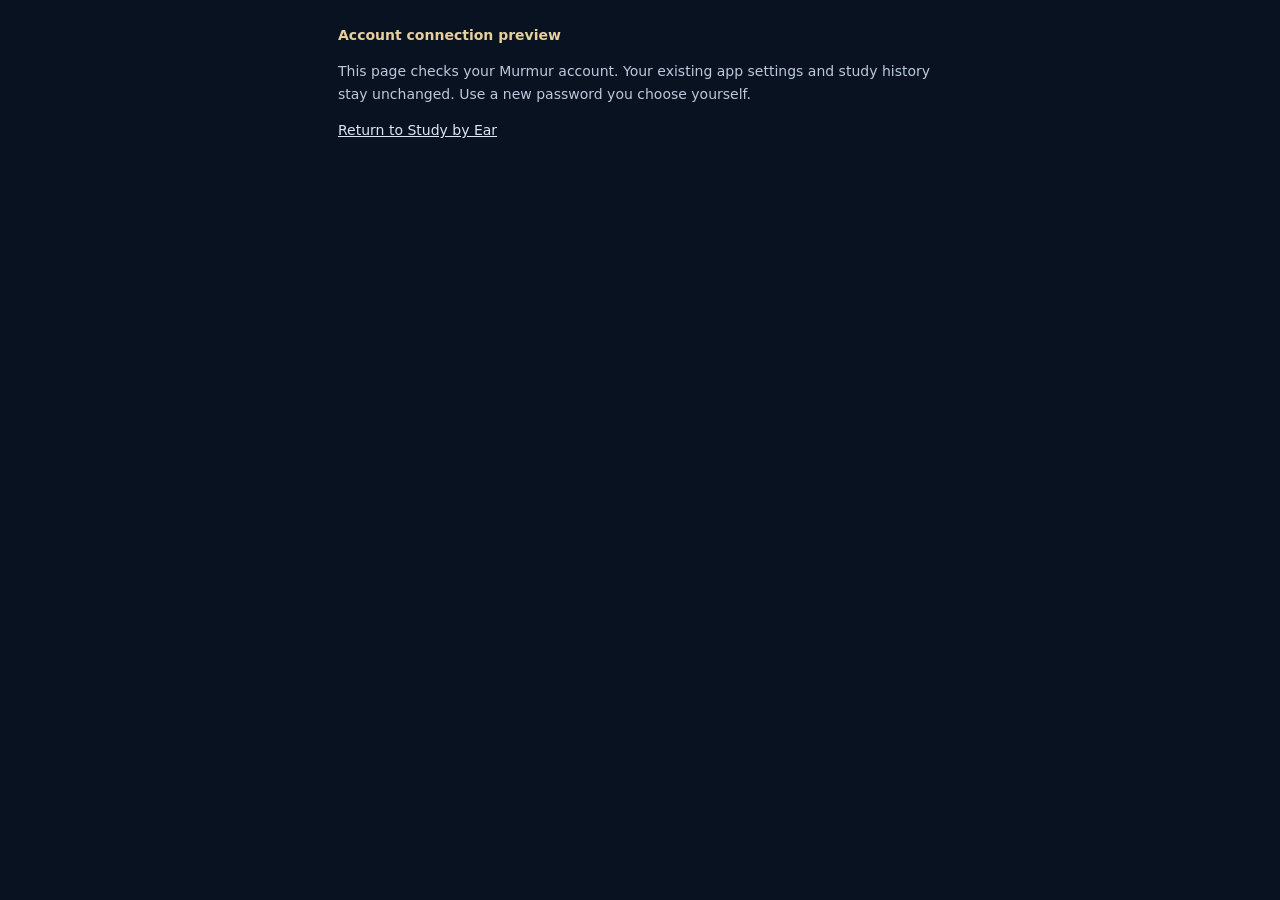
==== docs/account-preview.html @ 837d6f2e "Add isolated Murmur account verification preview Host the protected email account test surface and p" ====
<!doctype html>
<html lang="en"><head><meta charset="utf-8">
<meta name="viewport" content="width=device-width,initial-scale=1">
<meta name="robots" content="noindex,nofollow">
<title>Murmur · Account connection preview</title>
<style>.murmur-account{--ma-accent:#e1b970;--ma-text:#edf1f8;--ma-muted:#aab9ce;--ma-line:#ffffff1e;box-sizing:border-box;color:var(--ma-text);font:15px/1.55 system-ui,-apple-system,sans-serif;max-width:620px;margin:auto;padding:clamp(18px,4vw,34px);background:#101b2d;border:1px solid var(--ma-line);border-radius:22px;overflow-wrap:anywhere}
.murmur-account *{box-sizing:border-box}.murmur-account .ma-eyebrow{font-size:11px;letter-spacing:.16em;font-weight:750;color:var(--ma-accent);margin:0 0 12px}.murmur-account .ma-title{font-size:clamp(27px,5vw,38px);line-height:1.15;letter-spacing:-.035em;margin:0 0 16px;color:var(--ma-text)}.murmur-account .ma-intro{font-size:16px;color:var(--ma-muted);margin:0 0 22px}.murmur-account .ma-status{padding:12px 14px;background:#ffffff07;border-radius:12px;border:1px solid var(--ma-line);font-size:13px;min-height:46px}
.murmur-account .ma-tabs,.murmur-account .ma-actions{display:flex;gap:8px;flex-wrap:wrap;margin:18px 0}.murmur-account .ma-tabs{border-bottom:1px solid var(--ma-line);padding-bottom:12px}.murmur-account .ma-button{min-height:44px;padding:11px 17px;font:inherit;font-size:14px;font-weight:650;border:1px solid #ffffff27;border-radius:11px;color:var(--ma-text);background:#1d2b41;cursor:pointer;white-space:normal;max-width:100%;height:auto;box-shadow:none}.murmur-account .ma-button:hover{background:#283953}.murmur-account .ma-button.ma-primary,.murmur-account .ma-button[aria-pressed=true]{background:var(--ma-accent);color:#152039;border-color:transparent}.murmur-account .ma-button:disabled{opacity:.55;cursor:wait}.murmur-account :is(button,input,summary):focus-visible{outline:3px solid #93c6f3;outline-offset:3px}
.murmur-account .ma-field{display:grid;gap:7px;font-size:13px;font-weight:650;margin:16px 0}.murmur-account input:not([type=checkbox]){width:100%;min-width:0;padding:12px 14px;min-height:48px;border:1px solid #ffffff30;border-radius:11px;background:#0b1424;color:var(--ma-text);font:inherit;font-size:16px}.murmur-account .ma-check{display:flex;align-items:center;gap:9px;font-size:13px;margin-top:18px}.murmur-account input[type=checkbox]{width:20px;height:20px;flex:0 0 20px;accent-color:var(--ma-accent)}.murmur-account .ma-note{font-size:12px;color:var(--ma-muted);margin:10px 0 18px}.murmur-account .ma-form>.ma-button{margin:0 8px 10px 0}.murmur-account .ma-details{margin-top:26px;padding-top:16px;border-top:1px solid var(--ma-line);font-size:13px;color:var(--ma-muted)}.murmur-account summary{cursor:pointer;min-height:34px;font-weight:650;color:var(--ma-text)}.murmur-account .ma-credit{font-size:11px;letter-spacing:.04em;color:var(--ma-muted);margin-top:28px;opacity:.8}.murmur-account .ma-profile{display:flex;justify-content:space-between;align-items:center;gap:12px;flex-wrap:wrap;margin:20px 0}.murmur-account .ma-badge{font-size:11px;border:1px solid #8dceb850;color:#acdfcd;padding:4px 8px;border-radius:100px}.murmur-account .ma-verification{padding:6px 0}.murmur-account .ma-verification h3{font-size:23px;margin-bottom:10px}
@media(max-width:380px){.murmur-account{border-radius:16px;padding:17px}.murmur-account .ma-actions>.ma-button{flex:1 1 135px}.murmur-account .ma-form>.ma-primary{width:100%}}
@media(prefers-reduced-motion:reduce){.murmur-account *{animation:none!important;transition:none!important}}
.murmur-account .ma-wordmark{font-size:32px;font-weight:780;letter-spacing:-.045em;margin:0 0 5px;color:var(--ma-text)}.murmur-account .ma-company{font-size:12px}.murmur-account .ma-author{font-size:10px;margin-left:10px;opacity:.72}

body{margin:0;background:#091220;color:#bbc9dd;font:14px/1.6 system-ui;padding:24px 12px}
.preview-note{max-width:620px;margin:0 auto 18px;padding:0 8px;box-sizing:border-box}
.preview-note strong{color:#e7cf9e}.preview-note a{color:#dbe5f8}
</style></head><body>
<aside class="preview-note"><strong>Account connection preview</strong>
<p>This page checks your Murmur account. Your existing app settings and study history stay unchanged. Use a new password you choose yourself.</p>
<a href="./">Return to Study by Ear</a></aside>
<main id="account"></main>
<script>/** Public Firebase web identifiers, not administrator credentials.
 * Keep disabled until Authentication and Firestore App Check enforcement,
 * database rules and every app's account-isolation checks pass in production.
 */
window.MURMUR_ACCOUNT_CONFIG = Object.freeze({
  enabled: false,
  appCheckEnforced: false,
  githubEnabled: false,
  sdkUrl: 'firebase-adapter.5a70f02723b5e07c.js',
  firebase: {
    apiKey: 'AIzaSyCxdR5sdrr4Go8f_1S6zupSWEIsw1NOTCQ',
    authDomain: 'murmur-study.firebaseapp.com',
    projectId: 'murmur-study',
    appId: '1:359505528798:web:727f2abd59ccc9c3eeff4f',
    captchaKey: '6LcudtwtAAAAAL5BhDihtts-hri74H8HvJ5l6VVP'
  }
});

/* Murmur shared learner sync v3. No credentials are stored in this document. */
(function (root, factory) {
  const api = factory();
  if (typeof module === 'object' && module.exports) module.exports = api;
  else root.MurmurSync = api;
})(typeof globalThis !== 'undefined' ? globalThis : this, function () {
  'use strict';
  const VERSION = 3,
    FILE = 'murmur-sync.json';
  // Local-only budgeting: one changed upload per minute, idle pulls every five minutes.
  // These are per-client limits; GitHub may also limit the account's unrelated activity.
  const SYNC_POLICY = Object.freeze({
    activeMs: 60000,
    idleMs: 300000,
    retryMinMs: 60000,
    retryMaxMs: 3600000,
    conflictPasses: 3
  });
  // Only these local messages are persisted. Never retain server text or credentials.
  // A retry deadline records when to try again; it does not imply a rate limit.
  const FAILURE_STATUS = Object.freeze({
    rate: 'GitHub rate limit · progress queued locally',
    private: 'Choose a private data repository · nothing uploaded',
    auth: 'GitHub connection needs attention · progress is saved locally',
    network: 'Offline or sync interrupted · progress queued locally'
  });
  const plain = (x) => !!x && typeof x === 'object' && !Array.isArray(x);
  const copy = (x) => JSON.parse(JSON.stringify(x));
  const stable = (x) => JSON.stringify(sort(x));
  function sort(x) {
    if (Array.isArray(x)) return x.map(sort);
    if (!plain(x)) return x;
    const r = {};
    for (const k of Object.keys(x).sort())
      if (!['__proto__', 'constructor', 'prototype'].includes(k)) r[k] = sort(x[k]);
    return r;
  }
  const fresh = () => ({ schema: VERSION, events: {}, records: {} });
  const uuid = () =>
    globalThis.crypto?.randomUUID?.() ||
    'm' +
      Date.now().toString(36) +
      '-' +
      Math.random().toString(36).slice(2) +
      '-' +
      Math.random().toString(36).slice(2);
  const safeKey = (k) =>
    typeof k === 'string' &&
    k.length > 0 &&
    k.length <= 512 &&
    !['__proto__', 'constructor', 'prototype'].includes(k);
  const str = (x, n = 300) => String(x ?? '').slice(0, n);
  function validate(raw) {
    if (!plain(raw) || raw.schema !== VERSION || !plain(raw.events) || !plain(raw.records))
      throw new Error('Unsupported or damaged Murmur sync file. No cloud data was overwritten.');
    const doc = fresh();
    for (const [id, e] of Object.entries(raw.events)) {
      if (
        !safeKey(id) ||
        !plain(e) ||
        e.id !== id ||
        !Number.isFinite(e.credit) ||
        e.credit < 0 ||
        e.credit > 1 ||
        !Number.isFinite(e.updatedAt) ||
        !Number.isFinite(Date.parse(e.at)) ||
        !e.course ||
        !e.topic
      )
        continue;
      doc.events[id] = {
        id,
        source: str(e.source, 50),
        device: str(e.device, 100),
        questionId: str(e.questionId, 200),
        partId: str(e.partId, 200),
        course: str(e.course, 50),
        topic: str(e.topic, 200),
        credit: e.credit,
        at: e.at,
        updatedAt: e.updatedAt,
        rev: Math.max(1, Math.trunc(e.rev) || 1),
        revision: Math.max(1, Math.trunc(e.revision) || 1),
        tags: Array.isArray(e.tags) ? e.tags.slice(0, 30).map((t) => str(t, 100)) : []
      };
      for (const k of ['status', 'mode'])
        if (typeof e[k] === 'string') doc.events[id][k] = str(e[k], 40);
      for (const k of ['independent', 'assisted', 'revealed', 'selfReported'])
        if (typeof e[k] === 'boolean') doc.events[id][k] = e[k];
      if (Number.isFinite(e.hintsUsed)) doc.events[id].hintsUsed = Math.max(0, e.hintsUsed);
      if (e.deleted === true) doc.events[id].deleted = true;
    }
    for (const [key, r] of Object.entries(raw.records))
      if (
        safeKey(key) &&
        plain(r) &&
        safeKey(r.namespace) &&
        safeKey(r.key) &&
        Number.isFinite(r.updatedAt) &&
        r.value !== undefined
      )
        doc.records[key] = {
          namespace: r.namespace,
          key: r.key,
          value: copy(r.value),
          updatedAt: r.updatedAt,
          rev: Math.max(1, Math.trunc(r.rev) || 1),
          device: str(r.device, 100)
        };
    return doc;
  }
  function winner(a, b) {
    if (!a) return b;
    if (!b) return a;
    for (const k of ['updatedAt', 'rev']) {
      if ((a[k] || 0) !== (b[k] || 0)) return (a[k] || 0) > (b[k] || 0) ? a : b;
    }
    return stable(a) >= stable(b) ? a : b;
  }
  function merge(a, b) {
    a = validate(a);
    b = validate(b);
    const r = fresh();
    for (const k of ['events', 'records'])
      for (const id of new Set([...Object.keys(a[k]), ...Object.keys(b[k])]))
        r[k][id] = copy(winner(a[k][id], b[k][id]));
    return r;
  }
  function summaries(events) {
    const out = {};
    for (const e of events) {
      if (e.deleted) continue;
      const k = e.course + '|' + e.topic;
      const t =
        out[k] ||
        (out[k] = {
          course: e.course,
          topic: e.topic,
          n: 0,
          credit: 0,
          bad: 0,
          independentCorrect: 0,
          guided: 0,
          manual: 0,
          last: 0,
          tags: {}
        });
      t.n++;
      t.credit += e.credit;
      t.bad += 1 - e.credit;
      t.last = Math.max(t.last, Date.parse(e.at) || 0);
      if (e.credit === 1 && e.independent === true && !e.assisted && !e.revealed && !e.selfReported)
        t.independentCorrect++;
      if (e.assisted || e.revealed || e.status === 'guided') t.guided++;
      if (e.selfReported || e.status === 'manual') t.manual++;
      for (const tag of e.tags || []) t.tags[tag] = (t.tags[tag] || 0) + 1;
    }
    for (const t of Object.values(out)) t.score = t.n ? t.credit / t.n : 0;
    return out;
  }
  function encode(s) {
    if (typeof Buffer !== 'undefined') return Buffer.from(s, 'utf8').toString('base64');
    const b = new TextEncoder().encode(s);
    let raw = '';
    for (let i = 0; i < b.length; i += 8192) raw += String.fromCharCode(...b.subarray(i, i + 8192));
    return btoa(raw);
  }
  function decode(s) {
    if (typeof Buffer !== 'undefined') return Buffer.from(s, 'base64').toString('utf8');
    const raw = atob(s.replace(/\s/g, ''));
    return new TextDecoder().decode(Uint8Array.from(raw, (c) => c.charCodeAt(0)));
  }
  function create(opts = {}) {
    const appId = str(opts.appId || 'murmur', 50),
      key = 'murmur.sync.v3.' + appId;
    const storage = opts.storage || {
      read: () => {
        try {
          return localStorage.getItem(key);
        } catch {
          return null;
        }
      },
      write: (v) => localStorage.setItem(key, v)
    };
    let doc = fresh(),
      device = uuid(),
      lastSync = 0,
      status = 'Saved on this device',
      dirty = false,
      closed = false,
      revision = 0,
      persistQueue = Promise.resolve(),
      running = null,
      again = false,
      timer = null,
      timerDue = 0,
      interval = null;
    // Persist deadlines beside local data (never in the shared document or with a token).
    let network = {
        repo: '',
        branch: '',
        lastAttempt: 0,
        backoffUntil: 0,
        failures: 0,
        failureKind: '',
        failureStatus: ''
      },
      configSeen = '';
    const visible = () => globalThis.document?.visibilityState !== 'hidden',
      online = () => globalThis.navigator?.onLine !== false;
    const off = [];
    const conf = () => {
      const c = typeof opts.config === 'function' ? opts.config() : opts.config || {};
      return { ...c, repo: String(c.repo || '').trim() };
    };
    const emit = () => {
      try {
        opts.onChange?.(api);
      } catch (e) {
        console.warn('Murmur view update failed', e);
      }
    };
    const report = (s) => {
      status = s;
      try {
        opts.onStatus?.({
          status: s,
          lastSync,
          pending: dirty,
          configured: !!(conf().token && conf().enabled !== false)
        });
      } catch {}
    };
    function readSaved(raw) {
      if (!raw) return null;
      const j = typeof raw === 'string' ? JSON.parse(raw) : raw;
      if (j.doc) return { ...j, doc: validate(j.doc) };
      return { doc: validate(j) };
    }
    const ready = (async () => {
      try {
        const x = readSaved(await storage.read());
        if (x) {
          doc = x.doc;
          device = x.device || device;
          lastSync = x.lastSync || 0;
          dirty = !!x.dirty;
          if (plain(x.network))
            network = {
              repo: str(x.network.repo),
              branch: str(x.network.branch),
              lastAttempt: Math.max(0, Number(x.network.lastAttempt) || 0),
              backoffUntil: Math.max(0, Number(x.network.backoffUntil) || 0),
              failures: Math.max(0, Number(x.network.failures) || 0),
              failureKind: str(x.network.failureKind, 20),
              failureStatus: Object.values(FAILURE_STATUS).includes(x.network.failureStatus)
                ? x.network.failureStatus
                : ''
            };
        }
      } catch (e) {
        report('Local sync data could not be read; original practice progress is unchanged.');
        throw e;
      }
      emit();
      return api;
    })();
    function persist() {
      const work = async () => {
        const save = async () => {
          try {
            const disk = readSaved(await storage.read());
            if (disk) doc = merge(doc, disk.doc);
          } catch (e) {
            if (e && /Unsupported|damaged/.test(String(e.message))) throw e;
          }
          await storage.write(JSON.stringify({ device, lastSync, dirty, network, doc }));
        };
        if (!opts.storage && globalThis.navigator?.locks?.request)
          await navigator.locks.request(key, save);
        else await save();
      };
      persistQueue = persistQueue.catch(() => {}).then(work);
      return persistQueue;
    }
    async function changed() {
      dirty = true;
      revision++;
      await persist();
      emit();
      schedule();
    }
    // Keep the earliest pending wakeup; repeated answers/focus events cannot create a storm.
    function schedule(ms = 2000) {
      if (closed || !visible() || !online()) return;
      const due = Date.now() + Math.max(0, ms);
      if (timer && timerDue <= due) return;
      clearTimeout(timer);
      timerDue = due;
      timer = setTimeout(
        () => {
          timer = null;
          timerDue = 0;
          sync().catch(() => {});
        },
        Math.min(2147483647, Math.max(0, ms))
      );
    }
    function resetConfig(c) {
      const branch = String(c.branch || ''),
        signature = c.repo + '\n' + branch + '\n' + String(c.token || '');
      if (network.repo !== c.repo || network.branch !== branch) {
        network = {
          repo: c.repo,
          branch,
          lastAttempt: 0,
          backoffUntil: 0,
          failures: 0,
          failureKind: '',
          failureStatus: ''
        };
      } else if (configSeen && configSeen !== signature && network.failureKind !== 'rate') {
        network.failures = 0;
        network.backoffUntil = 0;
        network.lastAttempt = 0;
        network.failureStatus = '';
      }
      configSeen = signature;
    }
    function backoffStatus() {
      // A fresh rate-limit response takes precedence over any older diagnostic.
      if (network.failureKind === 'rate') return FAILURE_STATUS.rate;
      return network.failureStatus || FAILURE_STATUS[network.failureKind] || FAILURE_STATUS.network;
    }
    function nextSync() {
      return Math.max(
        network.backoffUntil,
        network.lastAttempt
          ? network.lastAttempt + (dirty ? SYNC_POLICY.activeMs : SYNC_POLICY.idleMs)
          : 0
      );
    }
    function limitError(until) {
      const e = new Error('GitHub rate limit · progress queued locally');
      e.rateLimited = true;
      e.retryAt = until;
      return e;
    }
    function stageAttempt(input) {
      const id = input.id || device + ':' + uuid();
      if (!safeKey(id)) throw new Error('Invalid attempt ID');
      const old = doc.events[id];
      const at = input.at ? new Date(input.at).toISOString() : old?.at || new Date().toISOString();
      const e = {
        id,
        source: input.source || appId,
        device,
        questionId: str(input.questionId, 200),
        partId: str(input.partId, 200),
        course: str(input.course, 50),
        topic: str(input.topic, 200),
        credit: Number(input.credit),
        at,
        updatedAt: Math.max(Date.now(), (old?.updatedAt || 0) + 1),
        rev: (old?.rev || 0) + 1,
        revision: input.revision || old?.revision || 1,
        tags: input.tags || []
      };
      for (const k of [
        'status',
        'mode',
        'independent',
        'assisted',
        'revealed',
        'selfReported',
        'hintsUsed',
        'deleted'
      ])
        if (input[k] !== undefined) e[k] = input[k];
      if (old) {
        const comparable = (x) => {
          const y = { ...x };
          delete y.updatedAt;
          delete y.rev;
          delete y.device;
          return stable(y);
        };
        const normalized = validate({ schema: 3, events: { [id]: e }, records: {} }).events[id];
        if (normalized && comparable(old) === comparable(normalized)) return { id, changed: false };
      }
      const clean = validate({ schema: 3, events: { [id]: e }, records: {} }).events[id];
      if (!clean) throw new Error('Attempt requires a course, topic, date and credit from 0 to 1.');
      doc.events[id] = clean;
      return { id, changed: true };
    }
    async function recordAttempt(input) {
      await ready;
      const r = stageAttempt(input);
      if (r.changed) await changed();
      return r.id;
    }
    async function recordAttempts(inputs) {
      await ready;
      let any = false;
      const ids = [];
      for (const input of inputs) {
        const r = stageAttempt(input);
        ids.push(r.id);
        any = any || r.changed;
      }
      if (any) await changed();
      return ids;
    }
    async function putRecords(inputs) {
      await ready;
      if (!Array.isArray(inputs)) throw new Error('Records must be an array');
      const staged = Object.create(null),
        results = [];
      // Validate and stage the whole batch before changing the document; one durable write/notification.
      for (const input of inputs) {
        const { namespace, key: rkey, value } = input || {};
        if (!safeKey(namespace) || !safeKey(rkey)) throw new Error('Invalid record key');
        const k = namespace + '|' + rkey;
        if (!safeKey(k)) throw new Error('Record key is too long');
        const old = staged[k] || doc.records[k];
        if (old && stable(old.value) === stable(value)) {
          results.push(old);
          continue;
        }
        const r = {
          namespace,
          key: rkey,
          value: copy(value),
          updatedAt: Math.max(Date.now(), (old?.updatedAt || 0) + 1),
          rev: (old?.rev || 0) + 1,
          device
        };
        staged[k] = r;
        results.push(r);
      }
      if (Object.keys(staged).length) {
        Object.assign(doc.records, staged);
        await changed();
      }
      return results;
    }
    async function putRecord(namespace, rkey, value) {
      return (await putRecords([{ namespace, key: rkey, value }]))[0];
    }

    function headers(c) {
      return {
        Authorization: 'Bearer ' + c.token,
        Accept: 'application/vnd.github+json',
        'X-GitHub-Api-Version': '2022-11-28'
      };
    }
    function base(c) {
      if (!/^[A-Za-z0-9_.-]+\/[A-Za-z0-9_.-]+$/.test(c.repo))
        throw new Error('Use repository format owner/name.');
      return 'https://api.github.com/repos/' + c.repo;
    }
    // Apply server backoff before every request, including reads within a transaction.
    // A successful final-quota response also blocks the next request until the reset.
    async function req(url, init) {
      if (network.backoffUntil > Date.now()) throw limitError(network.backoffUntil);
      const transport = opts.fetch || globalThis.fetch;
      if (!transport) throw new Error('Network requests are unavailable');
      const ctl = typeof AbortController !== 'undefined' ? new AbortController() : null;
      const tid = setTimeout(() => ctl?.abort(), 20000);
      try {
        const r = await transport(url, { ...init, signal: ctl?.signal });
        const h = (n) => r.headers?.get?.(n),
          retry = h('retry-after'),
          remaining = h('x-ratelimit-remaining'),
          reset = Number(h('x-ratelimit-reset')) * 1000;
        let secondary = false;
        if (r.status === 403 && !retry && remaining !== '0')
          try {
            secondary = /rate limit|secondary|abuse/i.test(String((await r.json()).message || ''));
          } catch {}
        const limited =
          r.status === 429 || (r.status === 403 && (!!retry || secondary)) || remaining === '0';
        if (limited) {
          const now = Date.now(),
            seconds = Number(retry),
            retryAt = retry
              ? Number.isFinite(seconds)
                ? now + Math.max(0, seconds) * 1000
                : Date.parse(retry)
              : 0;
          const until = Math.max(
            now + SYNC_POLICY.retryMinMs,
            Number.isFinite(retryAt) ? retryAt : 0,
            remaining === '0' && Number.isFinite(reset) ? reset + 1000 : 0
          );
          network.backoffUntil = Math.max(network.backoffUntil, until);
          network.failureKind = 'rate';
          if (!r.ok) throw limitError(until);
        }
        return r;
      } finally {
        clearTimeout(tid);
      }
    }
    async function privateRepository(c) {
      const r = await req(base(c), { headers: headers(c), cache: 'no-store' });
      if (!r.ok) throw new Error('GitHub ' + r.status + ' checking repository');
      const info = await r.json();
      if (info.private !== true)
        throw new Error(
          'Murmur requires a private repository for learning records. Choose a private data repository; no progress was uploaded.'
        );
    }
    async function remote(c, path = FILE) {
      const url =
        base(c) + '/contents/' + path + (c.branch ? '?ref=' + encodeURIComponent(c.branch) : '');
      const r = await req(url, { headers: headers(c), cache: 'no-store' });
      if (r.status === 404) return { doc: null, sha: null };
      if (!r.ok) throw new Error('GitHub ' + r.status + ' on read');
      const j = await r.json();
      let content = j.content;
      if (!content && j.sha) {
        const blob = await req(base(c) + '/git/blobs/' + encodeURIComponent(j.sha), {
          headers: headers(c),
          cache: 'no-store'
        });
        if (!blob.ok) throw new Error('GitHub ' + blob.status + ' on blob read');
        content = (await blob.json()).content;
      }
      if (typeof content !== 'string')
        throw new Error('GitHub did not return a readable progress file');
      return { doc: JSON.parse(decode(content)), sha: j.sha };
    }
    // Coalesce concurrent calls. Dirty writes bypass the idle interval, never the active
    // cooldown or a server deadline. All answers are already durable before networking.
    async function sync() {
      await ready;
      if (closed) return status;
      if (running) return running;
      const c = conf();
      if (c.enabled === false || !c.token) {
        report('Saved on this device · connect GitHub to sync');
        return status;
      }
      resetConfig(c);
      if (!visible() || !online()) {
        if (dirty) report('Saved locally · sync resumes when this app is active and online');
        return status;
      }
      const wait = nextSync() - Date.now();
      if (wait > 0) {
        if (dirty)
          report(
            network.backoffUntil > Date.now() ? backoffStatus() : 'Saved locally · sync queued'
          );
        schedule(wait);
        return status;
      }
      clearTimeout(timer);
      timer = null;
      timerDue = 0;
      network.lastAttempt = Date.now();
      running = (async () => {
        report('Syncing…');
        try {
          await persist();
          await privateRepository(c);
          // Re-read and union after a conflicting SHA; bound retries and space writes.
          for (let pass = 0; pass < SYNC_POLICY.conflictPasses; pass++) {
            const before = revision;
            const r = await remote(c);
            const rd = r.doc ? validate(r.doc) : fresh();
            const merged = merge(doc, rd);
            const didChange = stable(doc) !== stable(merged);
            doc = merged;
            await persist();
            if (didChange) emit();
            const payload = stable(doc);
            if (r.doc && payload === stable(rd)) {
              dirty = false;
              lastSync = Date.now();
              network.failures = 0;
              await persist();
              report('Synced · ' + new Date(lastSync).toLocaleTimeString());
              return status;
            }
            const body = { message: 'Murmur learner progress [skip ci]', content: encode(payload) };
            if (r.sha) body.sha = r.sha;
            if (c.branch) body.branch = c.branch;
            const w = await req(base(c) + '/contents/' + FILE, {
              method: 'PUT',
              headers: { ...headers(c), 'Content-Type': 'application/json' },
              body: JSON.stringify(body)
            });
            if (w.status === 409 || w.status === 422) {
              if (pass + 1 < SYNC_POLICY.conflictPasses)
                await new Promise((resolve) => setTimeout(resolve, 1000 * (pass + 1)));
              continue;
            }
            if (!w.ok) throw new Error('GitHub ' + w.status + ' on write');
            dirty = revision !== before;
            lastSync = Date.now();
            network.failures = 0;
            await persist();
            report(
              dirty
                ? 'Saved · latest answer queued'
                : 'Synced · ' + new Date(lastSync).toLocaleTimeString()
            );
            if (dirty) again = true;
            return status;
          }
          throw new Error('Concurrent changes are still arriving; retrying shortly');
        } catch (e) {
          dirty = true;
          network.failures++;
          network.failureKind = e.rateLimited
            ? 'rate'
            : /private repository|401|403|404/.test(String(e.message))
              ? 'auth'
              : 'network';
          const now = Date.now(),
            delay = Math.min(
              SYNC_POLICY.retryMaxMs,
              SYNC_POLICY.retryMinMs * 2 ** Math.min(network.failures - 1, 6)
            );
          network.backoffUntil = Math.max(network.backoffUntil, now + delay);
          if (/private repository|401|403|404/.test(String(e.message)))
            network.backoffUntil = Math.max(network.backoffUntil, now + SYNC_POLICY.retryMaxMs);
          const msg = e.rateLimited
            ? FAILURE_STATUS.rate
            : /private repository/.test(String(e.message))
              ? FAILURE_STATUS.private
              : /401|403|404/.test(String(e.message))
                ? FAILURE_STATUS.auth
                : FAILURE_STATUS.network;
          network.failureStatus = msg;
          await persist();
          report(msg);
          schedule(network.backoffUntil - now);
          throw e;
        }
      })();
      try {
        return await running;
      } finally {
        running = null;
        if (again && !closed) {
          again = false;
          schedule(Math.max(2000, nextSync() - Date.now()));
        }
      }
    }
    /** Explicitly test repaired repository permissions without waiting an hour.
     * Automatic retries retain exponential backoff. A manual auth retry is still
     * limited to one per active interval and never overrides a server rate limit.
     * This does not mark a repository trusted: sync rechecks its privacy and access.
     */
    async function retryConnection() {
      await ready;
      if (closed) return status;
      if (running) return running;
      const now = Date.now();
      if (network.failureKind === 'auth' &&
          (!network.lastAttempt || now - network.lastAttempt >= SYNC_POLICY.activeMs)) {
        network.backoffUntil = 0;
        network.lastAttempt = 0;
        network.failures = 0;
        network.failureKind = '';
        network.failureStatus = '';
        await persist();
      }
      return sync();
    }
    // Lifecycle listeners only request a budgeted sync; hidden/offline apps stay local.
    function start() {
      if (interval || closed) return api;
      interval = setInterval(
        () => {
          if (visible() && online()) sync().catch(() => {});
        },
        Math.max(SYNC_POLICY.activeMs, Number(opts.intervalMs) || SYNC_POLICY.activeMs)
      );
      const add = (o, n, f) => {
        o?.addEventListener?.(n, f);
        off.push(() => o?.removeEventListener?.(n, f));
      };
      const go = () => {
        if (visible() && online()) sync().catch(() => {});
      };
      add(globalThis, 'online', go);
      add(globalThis, 'focus', go);
      add(globalThis, 'popstate', go);
      add(globalThis, 'pagehide', () => {
        persist().catch(() => {});
        clearTimeout(timer);
        timer = null;
        timerDue = 0;
      });
      add(globalThis.document, 'visibilitychange', () => {
        if (visible()) go();
        else {
          persist().catch(() => {});
          clearTimeout(timer);
          timer = null;
          timerDue = 0;
        }
      });
      if (!opts.storage)
        add(globalThis, 'storage', (e) => {
          if (e.key === key && e.newValue)
            try {
              const disk = readSaved(e.newValue);
              doc = merge(doc, disk.doc);
              emit();
            } catch {}
        });
      ready.then(() => schedule(200)).catch(() => {});
      return api;
    }
    async function importDocument(x) {
      await ready;
      doc = merge(doc, validate(x));
      await changed();
    }
    function events() {
      return Object.values(doc.events)
        .filter((e) => !e.deleted)
        .map(copy)
        .sort((a, b) => Date.parse(a.at) - Date.parse(b.at) || a.id.localeCompare(b.id));
    }
    function records(namespace) {
      return Object.values(doc.records)
        .filter((r) => !namespace || r.namespace === namespace)
        .map(copy);
    }
    async function readLegacyProgress() {
      await ready;
      const c = conf();
      if (!c.token || c.enabled === false) return null;
      return (await remote(c, 'progress.json')).doc;
    }
    function destroy() {
      closed = true;
      for (const t of [timer, interval]) {
        clearTimeout(t);
        clearInterval(t);
      }
      for (const f of off) f();
      return persist();
    }
    const api = {
      ready,
      recordAttempt,
      recordAttempts,
      putRecord,
      putRecords,
      events,
      records,
      getRecord: (n, k) => copy(doc.records[n + '|' + k]?.value ?? null),
      getRecordMeta: (n, k) => copy(doc.records[n + '|' + k] ?? null),
      topics: () => summaries(events()),
      snapshot: () => copy(doc),
      importDocument,
      sync,
      retryConnection,
      start,
      destroy,
      readLegacyProgress,
      flushLocal: persist,
      get status() {
        return status;
      },
      get lastSync() {
        return lastSync;
      },
      get pending() {
        return dirty;
      },
      get deviceId() {
        return device;
      }
    };
    return api;
  }
  return { VERSION, FILE, SYNC_POLICY, create, merge, validate, summaries, encode, decode };
});

/**
 * Pure account boundary policy. Firebase owns credentials; this module owns
 * the small allowlist of portable preferences and the enrollment invariant.
 * Unknown fields are dropped instead of copying future secrets accidentally.
 */
(function (root, factory) {
  const api = factory();
  if (typeof module === 'object' && module.exports) module.exports = api;
  else root.MurmurAccountPolicy = api;
})(typeof globalThis !== 'undefined' ? globalThis : this, function () {
  'use strict';
  const plain = (x) =>
    !!x &&
    typeof x === 'object' &&
    !Array.isArray(x) &&
    [Object.prototype, null].includes(Object.getPrototypeOf(x));
  const safeId = (x) => typeof x === 'string' && /^[a-zA-Z0-9_-]{1,128}$/.test(x);
  const clone = (x) => JSON.parse(JSON.stringify(x));
  const number = (v, min, max) =>
    Number.isFinite(v) ? Math.max(min, Math.min(max, v)) : undefined;
  const oneOf = (v, options) => (options.includes(v) ? v : undefined);
  const boolean = (v) => (typeof v === 'boolean' ? v : undefined);
  const strings = (v, max) => (typeof v === 'string' ? v.slice(0, max) : undefined);
  const rules = Object.freeze({
    common: {
      theme: (v) => oneOf(v, ['system', 'dark', 'light']),
      reducedMotion: boolean,
      celebrationSounds: boolean,
      celebrations: boolean,
      timeZone: (v) => {
        try {
          return typeof v === 'string'
            ? new Intl.DateTimeFormat('en', { timeZone: v }).resolvedOptions().timeZone
            : undefined;
        } catch {
          return undefined;
        }
      }
    },
    ear: {
      rate: (v) => number(v, 0.5, 2),
      optionsAloud: boolean,
      len: (v) => number(v, 5, 120),
      mode: (v) => oneOf(v, ['lecture', 'tutor', 'practice', 'review', 'mixed']),
      course: (v) => oneOf(v, ['DIGI210', 'ELTR238', 'MATH237', 'EFAB202', 'MIX', 'FOCUS']),
      pick: (v) => oneOf(v, ['resume', 'next', 'weak', 'random', 'lecture', 'topic']),
      pickId: (v) => strings(v, 200),
      pickTopic: (v) => strings(v, 300),
      earMode: (v) => oneOf(v, ['auto', 'button', 'off']),
      // Identifiers only: keys, custom endpoints, billing consent, microphone IDs
      // and downloaded-pack availability remain private to the device.
      providerOrder: (v) =>
        Array.isArray(v)
          ? [
              ...new Set(
                v.filter((x) =>
                  [
                    'gemini',
                    'groq',
                    'cerebras',
                    'sambanova',
                    'openrouter',
                    'openai',
                    'anthropic',
                    'deepseek',
                    'mistral',
                    'xai'
                  ].includes(x)
                )
              )
            ].slice(0, 5)
          : undefined
    },
    digi: {
      showRelated: boolean,
      notation: (v) => oneOf(v, ['standard', 'engineering']),
      fontScale: (v) => number(v, 0.85, 1.5)
    },
    practice: {
      optionsAloud: boolean,
      rate: (v) => number(v, 0.5, 2),
      showRelated: boolean,
      fontScale: (v) => number(v, 0.85, 1.5)
    }
  });
  function preferences(app, input) {
    const result = {};
    if (!plain(input) || !Object.hasOwn(rules, app)) return result;
    for (const [name, clean] of Object.entries(rules[app])) {
      const value = clean(input[name]);
      if (value !== undefined) result[name] = value;
    }
    return result;
  }
  function identity(user, membership) {
    if (!user || !safeId(user.uid)) return { state: 'local', uid: null };
    if (typeof user.email !== 'string' || !user.email.trim() || user.emailVerified !== true)
      return { state: 'verify-email', uid: user.uid };
    if (!membership || membership.schema !== 1 || membership.email !== user.email)
      return { state: 'register-email', uid: user.uid };
    return {
      state: 'ready',
      uid: user.uid,
      email: user.email,
      github: Array.isArray(user.providers) && user.providers.includes('github.com')
    };
  }
  const recordNamespaces = new Set([
    'digi-parts',
    'phone.items',
    'phone.lessons',
    'phone.lectures',
    'phone.topics',
    'phone.sessions',
    'phone.meta',
    'obsidian-history',
    'obsidian-resume',
    'profile',
    'study-settings',
    'study-plan',
    'study-completion',
    'tool-library'
  ]);
  // Device-provider settings never enter portable snapshots, even if nested in
  // a permitted profile or tool record. Prefix checks catch common accidental
  // credential values too; arbitrary opaque prose is not treated as a secret.
  const secretField =
    /^(?:.*(?:token|password|secret)|api[-_]?keys?|keys|secretName|authorization|cookie|credentials?|base[-_]?url|audio|recording|microphone[-_]?id|(?:gemini|groq|cerebras|sambanova|openrouter|openai|anthropic|deepseek|mistral|xai|github|sync|provider|private|client|service)[-_]?(?:key|keys))$/i;
  const secretValue =
    /(?:^|\s)(?:ghp_|github_pat_|sk-[A-Za-z0-9]|gsk_[A-Za-z0-9]|AIza[A-Za-z0-9_-]{12,}|Bearer\s+[^\s]+)|-----BEGIN (?:RSA |EC )?PRIVATE KEY-----|[?&](?:api[_-]?key|access_token|password)=/i;
  function portableValue(value) {
    let count = 0;
    function safe(item, depth) {
      if (++count > 10000 || depth > 20) return false;
      if (item === null || typeof item === 'boolean') return true;
      if (typeof item === 'number') return Number.isFinite(item);
      if (typeof item === 'string') return !secretValue.test(item);
      if (!Array.isArray(item) && !plain(item)) return false;
      return Object.entries(item).every(
        ([key, child]) =>
          !secretField.test(key) &&
          !['__proto__', 'constructor', 'prototype'].includes(key) &&
          safe(child, depth + 1)
      );
    }
    try {
      return safe(value, 0);
    } catch {
      return false;
    }
  }
  // Leave envelope room below the transport's60KB per-entry limit. Oversized
  // tool snapshots stay in their host's device library, never blocking answers.
  const MAX_RECORD_BYTES = 55000;
  function portableRecord(record) {
    if (!plain(record) || typeof record.key !== 'string') return null;
    try {
      let value = record.value;
      if (record.namespace === 'preferences') {
        if (!Object.hasOwn(rules, record.key)) return null;
        value = preferences(record.key, value);
      } else if (!recordNamespaces.has(record.namespace)) return null;
      const clean = { namespace: record.namespace, key: record.key, value };
      for (const key of ['updatedAt', 'rev', 'device'])
        if (record[key] !== undefined) clean[key] = record[key];
      return portableValue(clean) &&
        new TextEncoder().encode(JSON.stringify(clean)).length <= MAX_RECORD_BYTES
        ? clone(clean)
        : null;
    } catch {
      return null;
    }
  }
  function document(raw, sync) {
    // Screen values before the shared validator clones them. Malformed or
    // circular records cannot make valid peer records disappear or throw.
    if (!plain(raw) || raw.schema !== 3 || !plain(raw.events) || !plain(raw.records))
      throw new Error('Unsupported or damaged account learning document.');
    const records = {};
    for (const [key, record] of Object.entries(raw.records)) {
      const clean = portableRecord(record);
      if (clean && key === clean.namespace + '|' + clean.key) records[key] = clean;
    }
    const doc = sync.validate({ schema: raw.schema, events: raw.events, records });
    for (const [key, event] of Object.entries(doc.events))
      if (!portableValue(event)) delete doc.events[key];
    return doc;
  }
  return Object.freeze({
    preferences,
    identity,
    safeId,
    portableRecord,
    document,
    MAX_RECORD_BYTES
  });
});

/**
 * Account-scoped local learning store and bounded cloud queue. MurmurSync owns
 * evidence validation/merge; this facade supplies identity isolation and the
 * Firebase transport. Passwords and device API settings belong outside this store.
 *
 * Hosts must switch their own UI caches in the two scope hooks. A hook receives a
 * scope-bound `client`: use it for capture/apply, rather than the global client,
 * whose mutations deliberately wait for a completed account transition.
 */
(function (root, factory) {
  const api = factory();
  if (typeof module === 'object' && module.exports) module.exports = api;
  else root.MurmurAccount = api;
})(typeof globalThis !== 'undefined' ? globalThis : this, function () {
  'use strict';
  const POLICY = Object.freeze({ activeMs: 30000, idleMs: 300000, retryMaxMs: 3600000, batch: 25 });
  const copy = (value) => JSON.parse(JSON.stringify(value));
  const fresh = () => ({ schema: 3, events: {}, records: {} });
  const emptyMeta = () => ({
    cursor: null,
    acknowledgements: {},
    lastAttempt: 0,
    lastSuccess: 0,
    retryAt: 0,
    failures: 0,
    backlog: false
  });
  const canonical = (value) =>
    JSON.stringify(value, (_, item) =>
      item && typeof item === 'object' && !Array.isArray(item)
        ? Object.fromEntries(
            Object.keys(item)
              .sort()
              .map((name) => [name, item[name]])
          )
        : item
    );
  // Merge-and-write must be atomic across app instances. Web Locks cover browser
  // tabs; this small queue covers multiple clients sharing one JS runtime.
  const writeQueues = new Map();
  async function withStoreLock(name, work) {
    if (globalThis.navigator?.locks?.request)
      return globalThis.navigator.locks.request('murmur-account:' + name, work);
    const previous = writeQueues.get(name) || Promise.resolve();
    const pending = previous.catch(() => {}).then(work);
    writeQueues.set(name, pending);
    try {
      return await pending;
    } finally {
      if (writeQueues.get(name) === pending) writeQueues.delete(name);
    }
  }
  async function digest(entry) {
    const bytes = new TextEncoder().encode(canonical(entry));
    const hash = await globalThis.crypto.subtle.digest('SHA-256', bytes);
    return [...new Uint8Array(hash)].map((x) => x.toString(16).padStart(2, '0')).join('');
  }

  /** storage.read/write are durable async operations. Rejections are never
   * converted into a successful save. Store names contain UIDs, never emails.
   * start() accepts a transport with pull(uid,cursor) and push(uid,entries).
   */
  function create(options) {
    const { sync, policy, storage, beforeScopeChange, onScopeChange } = options;
    if (
      !sync ||
      !policy ||
      !storage ||
      typeof beforeScopeChange !== 'function' ||
      typeof onScopeChange !== 'function'
    )
      throw new Error('Account storage and both scope-change hooks are required.');
    if (!policy.safeId(options.appId)) throw new Error('A valid application ID is required.');
    const now = options.now || Date.now;
    const later = options.setTimeout || setTimeout,
      cancel = options.clearTimeout || clearTimeout;
    let current = null,
      identity = { state: 'local', uid: null },
      transport = null,
      epoch = 0,
      closed = false,
      running = null,
      switching = Promise.resolve(),
      timer = null,
      timerAt = 0,
      status = 'Saved on this device',
      restoring = true;
    const subscribers = new Set(),
      cleanups = [];
    const visible = () => globalThis.document?.visibilityState !== 'hidden';
    const online = () => globalThis.navigator?.onLine !== false;
    const accessible = () =>
      !restoring &&
      current &&
      current.scopeReady &&
      (current.scope === 'guest' ||
        (identity.uid === current.scope && ['ready', 'offline'].includes(identity.state)));
    const notify = (callback) => {
      try {
        callback?.(api);
      } catch {
        /* UI failure cannot fail a durable save. */
      }
    };
    function report(text) {
      status = text;
      try {
        options.onStatus?.({
          status,
          identity: copy(identity),
          lastSync: current?.meta.lastSuccess || 0
        });
      } catch {}
    }
    const storageFailure = () =>
      report('Device storage could not save · keep this app open and free space before closing');
    const read = async (key) => {
      const text = await storage.read(key);
      return text ? JSON.parse(text) : null;
    };
    function metaFrom(raw) {
      const m = emptyMeta();
      if (!raw || typeof raw !== 'object') return m;
      for (const key of ['lastAttempt', 'lastSuccess'])
        if (Number.isFinite(raw[key])) m[key] = Math.max(0, Math.min(now(), raw[key]));
      if (Number.isFinite(raw.retryAt))
        m.retryAt = Math.max(0, Math.min(now() + POLICY.retryMaxMs, raw.retryAt));
      if (Number.isFinite(raw.failures))
        m.failures = Math.max(0, Math.min(20, Math.trunc(raw.failures)));
      m.backlog = raw.backlog === true;
      const cursor = raw.cursor;
      if (
        cursor &&
        Number.isInteger(cursor.seconds) &&
        cursor.seconds >= 0 &&
        Number.isInteger(cursor.nanoseconds) &&
        cursor.nanoseconds >= 0 &&
        cursor.nanoseconds < 1e9
      )
        m.cursor = {
          seconds: cursor.seconds,
          nanoseconds: cursor.nanoseconds,
          ...(typeof cursor.id === 'string' && cursor.id.length <= 512 ? { id: cursor.id } : {})
        };
      for (const [key, mark] of Object.entries(raw.acknowledgements || {}))
        if (/^(?:event|record):/.test(key) && key.length <= 520 && /^[a-f0-9]{64}$/.test(mark))
          m.acknowledgements[key] = mark;
      return m;
    }
    function changed(context) {
      if (context !== current || restoring || closed) return;
      notify(options.onChange);
      for (const listener of subscribers) notify(listener);
      if (!context.applyingRemote) schedule(1500);
    }
    async function openStore(scope) {
      const context = {
        scope,
        name: options.appId + '/' + scope,
        local: null,
        meta: emptyMeta(),
        applyingRemote: false,
        // A failed host restore is quarantined until its hook succeeds. Neither
        // public reads/writes nor cloud responses may use a partial UI profile.
        scopeReady: false
      };
      context.local = sync.create({
        appId: options.appId,
        config: { enabled: false },
        storage: {
          read: () => storage.read(context.name + '/learning'),
          write: (value) =>
            withStoreLock(context.name, async () => {
              const incoming = JSON.parse(value);
              const raw = await storage.read(context.name + '/learning');
              if (raw) {
                const disk = JSON.parse(raw);
                incoming.doc = sync.merge(incoming.doc, disk.doc || disk);
              }
              await storage.write(context.name + '/learning', JSON.stringify(incoming));
            })
        },
        onChange: () => changed(context)
      });
      await context.local.ready;
      context.meta = metaFrom(await read(context.name + '/queue'));
      return context;
    }
    const saveMeta = (context) =>
      storage.write(context.name + '/queue', JSON.stringify(context.meta));
    const eligible = (ticket, context) =>
      !closed &&
      ticket === epoch &&
      current === context &&
      context.scopeReady &&
      identity.state === 'ready' &&
      identity.uid === context.scope;
    function sanitizeMutation(name, args) {
      if (name === 'importDocument') return [policy.document(args[0], sync)];
      if (name === 'recordAttempt' || name === 'recordAttempts') {
        const inputs = name === 'recordAttempt' ? [args[0]] : args[0];
        if (!Array.isArray(inputs)) throw new Error('Attempts must be an array.');
        for (const [index, input] of inputs.entries()) {
          if (!input || typeof input !== 'object') throw new Error('Invalid attempt.');
          const id = input.id || 'preview-' + index;
          let at;
          try {
            at = input.at ? new Date(input.at).toISOString() : new Date(now()).toISOString();
          } catch {
            throw new Error('Invalid attempt date.');
          }
          const candidate = { ...input, id, at, updatedAt: now(), credit: Number(input.credit) };
          const clean = policy.document(
            { schema: 3, events: { [id]: candidate }, records: {} },
            sync
          );
          if (!Object.hasOwn(clean.events, id))
            throw new Error('Invalid attempt or private credential in its metadata.');
        }
      }
      if (name === 'putRecord' || name === 'putRecords') {
        const inputs =
          name === 'putRecord' ? [{ namespace: args[0], key: args[1], value: args[2] }] : args[0];
        if (!Array.isArray(inputs)) throw new Error('Records must be an array.');
        const clean = inputs.map((input) => {
          const record = policy.portableRecord(input);
          if (!record)
            throw new Error(
              'This setting is private to this device and cannot enter the account store.'
            );
          return record;
        });
        return name === 'putRecord' ? [clean[0].namespace, clean[0].key, clean[0].value] : [clean];
      }
      return args;
    }
    async function mutateContext(context, name, args) {
      try {
        return await context.local[name](...sanitizeMutation(name, args));
      } catch (error) {
        if (
          context === current &&
          !/private to this device|Records must|Attempt requires|Invalid|Unsupported/.test(
            String(error.message)
          )
        )
          storageFailure();
        throw error;
      }
    }
    /** A temporary capability for one hook, pinned to one store. It expires as
     * the hook returns, preventing retained callbacks from editing an old user.
     */
    async function hook(callback, context, details) {
      let active = true;
      const assertActive = () => {
        if (!active || closed) throw new Error('Profile hook has finished.');
      };
      const scoped = readers(context);
      for (const name of [
        'recordAttempt',
        'recordAttempts',
        'putRecord',
        'putRecords',
        'importDocument'
      ])
        scoped[name] = (...args) => {
          assertActive();
          return mutateContext(context, name, args);
        };
      scoped.flushLocal = () => {
        assertActive();
        return context.local.flushLocal();
      };
      scoped.scope = context.scope;
      try {
        return await callback({ ...details, client: scoped });
      } finally {
        active = false;
      }
    }
    const ready = (async () => {
      try {
        const selected = await read(options.appId + '/selected');
        current = await openStore(
          policy.safeId(selected?.uid) && selected.uid !== 'guest' ? selected.uid : 'guest'
        );
        if (current.scope !== 'guest') identity = { state: 'offline', uid: current.scope };
        if (closed) return api;
        await hook(onScopeChange, current, {
          previous: null,
          scope: current.scope,
          restoring: true
        });
        current.scopeReady = true;
        restoring = false;
        report(
          current.scope === 'guest'
            ? 'Saved on this device'
            : 'Offline · progress is saved for this profile'
        );
        changed(current);
        return api;
      } catch (error) {
        storageFailure();
        throw error;
      }
    })();

    /** Auth uncertainty never exposes a different person's cached profile.
     * Already selected offline work stays accessible only for the same UID.
     * Verified enrollment selects a UID; unverified/new identities use guest.
     * Responses hold their original context and cannot touch a later account.
     */
    function setIdentity(next) {
      const states = ['ready', 'local', 'offline', 'verify-email', 'register-email'];
      if (
        !next ||
        !states.includes(next.state) ||
        (next.state !== 'local' &&
          next.uid !== null &&
          (!policy.safeId(next.uid) || next.uid === 'guest'))
      )
        return Promise.reject(new Error('Invalid account identity.'));
      if (next.state === 'ready' && !policy.safeId(next.uid))
        return Promise.reject(new Error('Invalid account identity.'));
      next = copy(next);
      const ticket = ++epoch;
      identity = next;
      notify(options.onChange);
      for (const listener of subscribers) notify(listener);
      cancel(timer);
      timer = null;
      timerAt = 0;
      // Detached old requests may complete, but epoch/context checks discard them.
      running = null;
      switching = switching
        .catch(() => {})
        .then(async () => {
          await ready;
          if (ticket !== epoch || closed) return;
          identity = next;
          const target =
            next.state === 'ready'
              ? next.uid
              : next.state === 'offline' && next.uid === current.scope
                ? current.scope
                : 'guest';
          if (target !== current.scope || !current.scopeReady) {
            restoring = true;
            const previous = current;
            let candidate = target === previous.scope ? previous : null;
            try {
              // Never capture an ambiguous, partially restored host into a
              // different UID. Its scoped writes are already durable and can be
              // reopened later; a same-UID retry simply reruns the restore hook.
              if (previous.scopeReady && !candidate)
                await hook(beforeScopeChange, previous, {
                  previous: previous.scope,
                  scope: target
                });
              await previous.local.flushLocal();
              if (ticket !== epoch || closed) return;
              candidate ||= await openStore(target);
              if (ticket !== epoch || closed) {
                if (candidate !== previous) await candidate.local.destroy();
                return;
              }
              current = candidate;
              candidate.scopeReady = false;
              await hook(onScopeChange, candidate, {
                previous: previous.scope,
                scope: target,
                restoring: false
              });
              if (ticket !== epoch || closed) return;
              await storage.write(
                options.appId + '/selected',
                JSON.stringify({ uid: target === 'guest' ? null : target })
              );
              candidate.scopeReady = true;
            } catch (error) {
              if (candidate && current === candidate) candidate.scopeReady = false;
              storageFailure();
              throw error;
            } finally {
              restoring = false;
              // The outgoing store was durably flushed before publishing a new
              // context. Dispose it even if the new host hook failed, so a retry
              // cannot leak listeners or leave two mutable contexts around.
              if (current !== previous) await previous.local.destroy();
            }
            changed(current);
          }
          if (ticket !== epoch || closed) return;
          report(
            next.state === 'ready'
              ? 'Murmur account connected · checking your progress'
              : next.state === 'verify-email'
                ? 'Verify your Murmur email to enable sync'
                : next.state === 'register-email'
                  ? 'Register and verify your Murmur email first'
                  : next.state === 'offline'
                    ? next.uid === current.scope
                      ? 'Offline · progress is saved for this profile'
                      : 'Offline · sign in again to open this profile'
                    : 'Saved on this device · sign in to sync'
          );
          if (next.state === 'ready') schedule(0);
        });
      return switching;
    }
    function schedule(delay = 1500) {
      if (closed || !transport || identity.state !== 'ready' || !visible() || !online()) return;
      const due = now() + Math.max(0, delay);
      if (timer && timerAt <= due) return;
      cancel(timer);
      timerAt = due;
      timer = later(
        () => {
          timer = null;
          timerAt = 0;
          flush().catch(() => {});
        },
        Math.max(0, delay)
      );
    }
    function entryDocument(entries) {
      if (!Array.isArray(entries)) throw new Error('Invalid account response.');
      const result = fresh();
      for (const entry of entries)
        if (
          entry &&
          ['event', 'record'].includes(entry.kind) &&
          typeof entry.key === 'string' &&
          !['__proto__', 'constructor', 'prototype'].includes(entry.key)
        )
          result[entry.kind === 'event' ? 'events' : 'records'][entry.key] = entry.value;
      return policy.document(result, sync);
    }
    async function acceptRemote(context, incoming) {
      const existing = context.local.snapshot();
      context.applyingRemote = true;
      try {
        if (canonical(existing) !== canonical(sync.merge(existing, incoming)))
          await context.local.importDocument(incoming);
        // A prior failed import may already be in memory. Even an equal replay
        // must become durable before acknowledging its cursor or remote version.
        await context.local.flushLocal();
      } finally {
        context.applyingRemote = false;
      }
    }
    async function pendingEntries(context) {
      const doc = policy.document(context.local.snapshot(), sync),
        pending = [];
      for (const [bucket, kind] of [
        ['events', 'event'],
        ['records', 'record']
      ])
        for (const [key, value] of Object.entries(doc[bucket])) {
          const entry = { kind, key, value },
            mark = await digest(entry);
          if (context.meta.acknowledgements[kind + ':' + key] !== mark)
            pending.push({ entry, mark });
          if (pending.length >= POLICY.batch) return pending;
        }
      return pending;
    }
    async function acknowledge(context, doc) {
      for (const [bucket, kind] of [
        ['events', 'event'],
        ['records', 'record']
      ])
        for (const [key, value] of Object.entries(doc[bucket]))
          context.meta.acknowledgements[kind + ':' + key] = await digest({ kind, key, value });
    }
    async function flush() {
      await ready;
      await switching;
      if (running) return running.promise;
      if (!transport || identity.state !== 'ready' || !visible() || !online() || closed)
        return status;
      const context = current,
        ticket = epoch,
        backend = transport;
      if (!eligible(ticket, context)) return status;
      const job = { promise: null };
      running = job;
      job.promise = (async () => {
        let stage = 'storage';
        try {
          await context.local.flushLocal();
          const initialPending = await pendingEntries(context);
          if (!eligible(ticket, context)) return status;
          const interval =
            initialPending.length || context.meta.backlog ? POLICY.activeMs : POLICY.idleMs;
          const due = Math.max(
            context.meta.retryAt,
            context.meta.lastAttempt ? context.meta.lastAttempt + interval : 0
          );
          if (due > now()) {
            schedule(due - now());
            return status;
          }
          context.meta.lastAttempt = now();
          await saveMeta(context);
          if (!eligible(ticket, context)) return status;
          report('Syncing your Murmur profile…');
          stage = 'network';
          const page = await backend.pull(context.scope, context.meta.cursor);
          if (!eligible(ticket, context)) return status;
          const incoming = entryDocument(page.entries);
          stage = 'storage';
          await acceptRemote(context, incoming);
          if (!eligible(ticket, context)) return status;
          await acknowledge(context, incoming);
          context.meta.cursor = page.cursor;
          context.meta.backlog = page.more === true;
          await saveMeta(context);
          const pending = await pendingEntries(context);
          if (!eligible(ticket, context)) return status;
          if (pending.length) {
            stage = 'network';
            const accepted = entryDocument(
              await backend.push(
                context.scope,
                pending.map((item) => item.entry)
              )
            );
            if (!eligible(ticket, context)) return status;
            stage = 'storage';
            await acceptRemote(context, accepted);
            if (!eligible(ticket, context)) return status;
            await acknowledge(context, accepted);
          }
          context.meta.backlog = context.meta.backlog || (await pendingEntries(context)).length > 0;
          context.meta.failures = 0;
          context.meta.retryAt = 0;
          context.meta.lastSuccess = now();
          await saveMeta(context);
          if (!eligible(ticket, context)) return status;
          report(
            context.meta.backlog
              ? 'Progress saved · finishing account sync'
              : 'Synced with your Murmur account'
          );
          schedule(context.meta.backlog ? POLICY.activeMs : POLICY.idleMs);
        } catch (error) {
          if (!eligible(ticket, context)) return status;
          context.meta.failures++;
          const code = String(error?.code || error?.message || '');
          const delay = /resource-exhausted|quota/.test(code)
            ? POLICY.retryMaxMs
            : Math.min(
                POLICY.retryMaxMs,
                POLICY.activeMs * 2 ** Math.min(context.meta.failures, 7)
              );
          context.meta.retryAt = now() + delay;
          try {
            await saveMeta(context);
          } catch {
            stage = 'storage';
          }
          if (stage === 'storage') storageFailure();
          else
            report(
              /permission-denied|unauthenticated/.test(code)
                ? 'Sign in and verify your Murmur email · progress stays saved'
                : /resource-exhausted|quota/.test(code)
                  ? 'Sync is resting · your answers stay saved locally'
                  : 'Connection interrupted · your answers stay saved locally'
            );
          schedule(delay);
        }
        return status;
      })();
      try {
        return await job.promise;
      } finally {
        if (running === job) running = null;
      }
    }
    const mutate =
      (name) =>
      async (...args) => {
        const ticket = epoch,
          invokedScope = current,
          invokedTransition = switching;
        if (current && !accessible())
          throw new Error('Profile is changing; try again in a moment.');
        await ready;
        // Never wait for a transition started after this call: its save hook
        // may itself be draining the session that is awaiting this mutation.
        if (ticket !== epoch) throw new Error('Profile is changing; try again in a moment.');
        await invokedTransition;
        if (closed || restoring || ticket !== epoch || (invokedScope && invokedScope !== current))
          throw new Error('Profile is changing; try again in a moment.');
        return mutateContext(current, name, args);
      };
    function readers(context) {
      return {
        events: () => context.local.events(),
        records: (namespace) => context.local.records(namespace),
        snapshot: () => context.local.snapshot(),
        topics: () => context.local.topics(),
        getRecord: (namespace, key) => context.local.getRecord(namespace, key),
        getRecordMeta: (namespace, key) => context.local.getRecordMeta(namespace, key),
        get deviceId() {
          return context.local.deviceId;
        }
      };
    }
    function start(backend) {
      if (!backend || typeof backend.pull !== 'function' || typeof backend.push !== 'function')
        throw new Error('An account transport is required.');
      transport = backend;
      if (!cleanups.length)
        for (const [target, event] of [
          [globalThis, 'online'],
          [globalThis, 'focus'],
          [globalThis, 'popstate'],
          [globalThis.document, 'visibilitychange']
        ]) {
          const listener = () => {
            if (visible() && online()) schedule(0);
            else current?.local.flushLocal().catch(storageFailure);
          };
          target?.addEventListener?.(event, listener);
          cleanups.push(() => target?.removeEventListener?.(event, listener));
        }
      schedule(0);
    }
    const api = {
      ready,
      setIdentity,
      start,
      sync: flush,
      retryConnection: flush,
      recordAttempt: mutate('recordAttempt'),
      recordAttempts: mutate('recordAttempts'),
      putRecord: mutate('putRecord'),
      putRecords: mutate('putRecords'),
      importDocument: mutate('importDocument'),
      events: () => (accessible() ? current.local.events() : []),
      records: (namespace) => (accessible() ? current.local.records(namespace) : []),
      snapshot: () => (accessible() ? current.local.snapshot() : fresh()),
      topics: () => (accessible() ? current.local.topics() : {}),
      getRecord: (namespace, key) =>
        accessible() ? current.local.getRecord(namespace, key) : null,
      getRecordMeta: (namespace, key) =>
        accessible() ? current.local.getRecordMeta(namespace, key) : null,
      flushLocal: mutate('flushLocal'),
      subscribe: (fn) => {
        subscribers.add(fn);
        return () => subscribers.delete(fn);
      },
      async destroy() {
        closed = true;
        epoch++;
        cancel(timer);
        cleanups.forEach((fn) => fn());
        await ready.catch(() => {});
        await switching.catch(() => {});
        if (current) await current.local.destroy();
      },
      // Hosts reveal a prepared view only after its scope and selection are durable.
      get accessible() {
        return !!accessible();
      },
      get scope() {
        return current?.scope || 'guest';
      },
      get identity() {
        return copy(identity);
      },
      get status() {
        return status;
      },
      get deviceId() {
        return current?.local.deviceId;
      },
      get lastSync() {
        return current?.meta.lastSuccess || 0;
      }
    };
    return api;
  }
  return Object.freeze({ create, POLICY, digest });
});

/** Shared account panel; no storage, credentials logging or network of its own.
 * Handlers return promises. All sessions and rate limits are owned by the auth
 * adapter/server; this panel only prevents accidental duplicate submissions.
 */
(function (root) {
  'use strict';
  const errors = {
    'verify-email': 'Open the verification email first, then check again.',
    'register-email': 'Sign in with your registered Murmur email first. You can link GitHub from that account.',
    'password-policy': 'Choose a password with at least 12 characters that meets the account password policy.',
    'auth/weak-password': 'Choose a stronger password with at least 12 characters.',
    'auth/too-many-requests': 'Too many attempts. Please wait before trying again. Your local study work is safe.',
    'auth/network-request-failed': 'The connection was interrupted. You can keep studying locally.',
    'auth/popup-blocked': 'Allow the sign-in window, then try again.',
    'auth/popup-closed-by-user': 'The sign-in window was closed. No account was changed.',
    'auth/credential-already-in-use': 'That GitHub login is already linked to a different account. Sign in to that account instead.',
    'auth/account-exists-with-different-credential': 'Sign in using your Murmur email, then link GitHub from your account.',
    'auth/requires-recent-login': 'Please sign in again before changing linked sign-in methods.',
    'auth/invalid-email': 'Enter a valid email address.',
    'auth/app-check-token-invalid': 'The security check could not complete. Refresh the page and try again.'
  };
  function explain(error) {
    const code = String(error?.code || error?.message || '');
    return errors[code] || 'The request could not be completed. Check your details and try again shortly.';
  }
  /** An action gate is shared across panel remounts by its host. Never use it as
   * an anti-bot security boundary: App Check and auth limits enforce that remotely.
   */
  function gate({ now = Date.now } = {}) {
    let pending = false;
    const next = {};
    return {
      remaining: name => Math.max(0, Math.ceil(((next[name] || 0) - now()) / 1000)),
      async run(name, action) {
        if (pending) throw new Error('request-pending');
        if ((next[name] || 0) > now()) throw new Error('auth/too-many-requests');
        pending = true;
        // Email send actions share a cooldown; switching tabs must not reset it.
        const duration = ['register', 'resend', 'reset'].includes(name) ? 60000 : name === 'verify' ? 5000 : 1500;
        next[name] = now() + duration;
        if (['register', 'resend', 'reset'].includes(name))
          for (const other of ['register', 'resend', 'reset']) next[other] = now() + duration;
        try { return await action(); } finally { pending = false; }
      }
    };
  }
  function mount(host, options) {
    let state = options.state || { identity: { state: 'local' } }, mode = 'signin', busy = false, dead = false;
    const actionGate = options.gate || gate();
    const listeners = [];
    const add = (tag, cls, text, parent = host) => {
      const el = document.createElement(tag);
      if (cls) el.className = cls;
      if (text !== undefined) el.textContent = text;
      parent.appendChild(el); return el;
    };
    function button(parent, label, action, primary = false) {
      const el = add('button', primary ? 'ma-button ma-primary' : 'ma-button', label, parent);
      el.type = 'button'; el.disabled = busy;
      el.addEventListener('click', action); return el;
    }
    function field(parent, label, type, name, autocomplete) {
      const wrap = add('label', 'ma-field', label, parent);
      const input = add('input', '', undefined, wrap);
      input.type = type; input.name = name; input.autocomplete = autocomplete; input.required = true;
      if (type === 'email') { input.inputMode = 'email'; input.maxLength = 254; }
      if (type === 'password') { input.minLength = mode === 'register' ? 12 : 1; input.maxLength = 4096; }
      return input;
    }
    async function perform(name, fn, success, password) {
      if (busy || dead) return;
      busy = true;
      for (const el of host.querySelectorAll('button,input')) el.disabled = true;
      const status = host.querySelector('.ma-status');
      status.textContent = 'Working…';
      try {
        await actionGate.run(name, fn);
        if (!dead) { render(); host.querySelector('.ma-status').textContent = success || state.status || 'Done.'; }
      } catch (error) {
        if (!dead) status.textContent = explain(error);
      } finally {
        if (password) password.value = '';
        busy = false;
        if (!dead) for (const el of host.querySelectorAll('button,input')) el.disabled = false;
      }
    }
    function render() {
      host.replaceChildren(); host.classList.add('murmur-account');
      add('p', 'ma-wordmark', 'Murmur');
      add('p', 'ma-eyebrow', 'YOUR STUDY ACCOUNT');
      add('h2', 'ma-title', 'Your learning, together.');
      add('p', 'ma-intro', 'One account for Study by Ear, DIGI and Practice. Keep your progress, study plan and preferences with you.');
      const status = add('p', 'ma-status', state.status || 'Practice works offline. Sign in when you want to sync.');
      status.setAttribute('role', 'status'); status.setAttribute('aria-live', 'polite');
      const identity = state.identity || { state: 'local' };
      if (!state.configured) {
        add('p', 'ma-note', 'Account setup is being prepared for this release. Your existing study work remains saved locally.');
      } else if (identity.state === 'ready' || identity.state === 'offline') {
        const card = add('div', 'ma-profile');
        add('strong', '', identity.email || 'Saved Murmur profile', card);
        add('span', 'ma-badge', identity.state === 'ready' ? 'Email verified' : 'Offline', card);
        const actions = add('div', 'ma-actions');
        if (identity.state === 'ready') {
          button(actions, 'Sync now', () => perform('sync', options.sync), true);
          if (options.githubEnabled)
            button(actions, identity.github ? 'Unlink GitHub' : 'Link GitHub', () => perform('github', identity.github ? options.unlinkGitHub : options.linkGitHub));
        }
        button(actions, 'Sign out', () => perform('signout', options.signOut, 'Signed out. Local practice is still available.'));
        if (options.importLocal) button(host, 'Bring my local practice into this account', options.importLocal);
      } else if (identity.state === 'verify-email') {
        const box = add('div', 'ma-verification');
        add('h3', '', 'Check your inbox', box);
        add('p', '', 'Follow the verification link we sent, then return here. Your profile cannot sync until your email is verified.', box);
        const actions = add('div', 'ma-actions', undefined, box);
        button(actions, 'I verified my email', () => perform('verify', options.verifyAndEnroll, 'Email checked.'), true);
        button(actions, 'Resend email', () => perform('resend', options.resendVerification, 'Verification email requested. Check spam or junk folders too.'));
        button(box, 'Use a different account', () => perform('signout', options.signOut));
      } else {
        const tabs = add('div', 'ma-tabs');
        for (const [value, label] of [['signin', 'Sign in'], ['register', 'Create account']]) {
          const tab = button(tabs, label, () => { mode = value; render(); });
          tab.setAttribute('aria-pressed', String(mode === value));
        }
        const form = add('form', 'ma-form');
        const email = field(form, 'Email', 'email', 'email', 'email');
        const password = field(form, 'Password', 'password', 'password', mode === 'register' ? 'new-password' : 'current-password');
        if (mode === 'register') add('p', 'ma-note', 'Use at least 12 characters. You’ll verify your email before syncing.', form);
        const label = add('label', 'ma-check', undefined, form), remember = add('input', '', undefined, label);
        remember.type = 'checkbox'; remember.checked = false;
        add('span', '', 'Keep me signed in on this device', label);
        add('p', 'ma-note', 'Leave this off on shared devices. Passwords and AI keys are never part of your synced learning record.', form);
        const submit = add('button', 'ma-button ma-primary', mode === 'register' ? 'Create Murmur account' : 'Sign in', form);
        submit.type = 'submit';
        form.addEventListener('submit', event => {
          event.preventDefault(); if (!form.reportValidity()) return;
          const action = mode === 'register' ? 'register' : 'signin';
          // Capture only for the pending request; no password enters saved state.
          const supplied = password.value;
          perform(action, () => options[action === 'register' ? 'register' : 'emailSignIn'](email.value.trim(), supplied, remember.checked),
            action === 'register' ? 'Open your verification email to finish setting up sync.' : 'Signed in.', password);
        });
        button(form, 'Reset password', () => {
          if (!email.reportValidity()) return;
          perform('reset', () => options.resetPassword(email.value.trim()), 'If this email has an account, recovery instructions will arrive shortly.');
        });
        if (options.githubEnabled) {
          button(host, 'Continue with linked GitHub', () => perform('github', () => options.githubSignIn(remember.checked)));
          add('p', 'ma-note', 'GitHub is optional. First create and verify your Murmur email account, then link GitHub in your profile.');
        }
      }
      const details = add('details', 'ma-details');
      add('summary', '', 'What travels with your account?', details);
      add('p', '', 'Your answers, concept progress, study plan, avatar and supported preferences. Device audio downloads, recordings, API keys and billing consent stay on the device.', details);
      add('p', '', 'Sync does not use an AI provider or a Discord bot. If the connection pauses, your work remains saved locally.', details);
      const credit = add('footer', 'ma-credit');
      add('span', 'ma-company', 'Signalcraft', credit);
      add('small', 'ma-author', 'by jrhaack', credit);
    }
    render();
    return { update(next) { state = next; if (!busy && !dead) render(); }, destroy() { dead = true; listeners.forEach(fn => fn()); host.replaceChildren(); } };
  }
  const api = { mount, gate, explain };
  if (typeof module === 'object' && module.exports) module.exports = api;
  else root.MurmurAccountView = api;
})(typeof globalThis !== 'undefined' ? globalThis : this);

/** Browser host glue for the shared account modules. The SDK is loaded lazily
 * from our own versioned release. Local study never depends on that download.
 * Obsidian uses the approved HTTPS account frame rather than loading this in a
 * note's origin; its exact-origin message bridge is a separate host adapter.
 */
(function (root) {
  'use strict';
  function browserStorage(name = 'murmur-account-v1') {
    let opening;
    const open = () => opening ||= new Promise((resolve, reject) => {
      const request = indexedDB.open(name, 1);
      request.onupgradeneeded = () => request.result.createObjectStore('records');
      request.onsuccess = () => {
        const db = request.result;
        db.onversionchange = () => { db.close(); opening = null; };
        resolve(db);
      };
      request.onerror = () => { opening = null; reject(new Error('Local account storage is unavailable.')); };
      request.onblocked = () => { opening = null; reject(new Error('Close older Murmur windows, then retry.')); };
    });
    async function work(key, value, write) {
      const db = await open();
      return new Promise((resolve, reject) => {
        const tx = db.transaction('records', write ? 'readwrite' : 'readonly');
        const request = write ? tx.objectStore('records').put(value, key) : tx.objectStore('records').get(key);
        let result;
        request.onsuccess = () => { result = request.result; };
        tx.oncomplete = () => resolve(write ? undefined : result ?? null);
        tx.onabort = tx.onerror = () => reject(new Error('Your profile could not be saved. Free some device storage, then retry.'));
      });
    }
    return { read: key => work(key, null, false), write: (key, value) => work(key, value, true) };
  }
  const scripts = new Map();
  function loadSDK(url) {
    if (root.MurmurFirebase) return Promise.resolve(root.MurmurFirebase);
    if (!scripts.has(url)) scripts.set(url, new Promise((resolve, reject) => {
      const script = document.createElement('script');
      script.src = url; script.async = true;
      script.onload = () => {
        if (root.MurmurFirebase) resolve(root.MurmurFirebase);
        else { scripts.delete(url); script.remove(); reject(new Error('Account module unavailable.')); }
      };
      script.onerror = () => { scripts.delete(url); script.remove(); reject(new Error('The account module could not load.')); };
      document.head.appendChild(script);
    }));
    return scripts.get(url);
  }
  function create(options) {
    const config = options.config || {};
    const configured = config.enabled === true && config.appCheckEnforced === true && !!config.firebase?.captchaKey;
    const storage = options.storage || browserStorage(options.storageName);
    const policy = options.policy || root.MurmurAccountPolicy;
    const sync = options.sync || root.MurmurSync;
    const actionGate = root.MurmurAccountView.gate();
    let backend = null, loading = null, view = null, disposed = false;
    let requested = false, resumeAfter = 0, resumeJob = null, retryTimer = null;
    const cleanups = [];
    let latest = { configured, identity: { state: 'local', uid: null }, status: 'Saved on this device · sign in to sync' };
    const notify = () => { view?.update(latest); options.onStatus?.(latest); };
    const client = root.MurmurAccount.create({ ...options, sync, policy, storage,
      onStatus(status) { latest = { ...latest, ...status, configured }; notify(); },
      onChange(value) { latest.identity = value.identity; view?.update(latest); options.onChange?.(value); }
    });
    async function startAuth() {
      if (!configured) throw new Error('Account setup is not available in this release.');
      if (backend) return backend;
      if (loading) return loading;
      loading = (async () => {
        const sdk = await loadSDK(config.sdkUrl || 'firebase-adapter.js');
        if (disposed) throw new Error('Account panel closed.');
        backend = sdk.create(config.firebase, { sync, policy, onIdentity: identity => {
          client.setIdentity(identity).then(() => {
            if (disposed) return;
            latest.identity = client.identity;
            latest.status = client.status;
            notify();
            if (latest.identity.state === 'offline') {
              clearTimeout(retryTimer);
              retryTimer = setTimeout(resumeAuth, 60000);
            }
          }).catch(() => {
            latest = { ...latest, identity: { state: 'local', uid: null }, status: 'This profile could not be opened. Your saved data has been retained.' };
            notify();
          });
        } });
        client.start(backend);
        backend.start();
        return backend;
      })();
      try { return await loading; } finally { loading = null; }
    }
    // Recover an interrupted initial SDK/auth restore without requiring Settings.
    // Only students who already chose account features incur work. Focus bursts
    // coalesce; visible online retries are limited to once per minute, and a
    // healthy signed-in account uses the sync client's existing lifecycle loop.
    async function resumeAuth() {
      if (!configured || disposed || !requested || resumeJob || loading ||
          root.navigator?.onLine === false || root.document?.hidden ||
          Date.now() < resumeAfter || (backend && latest.identity.state !== 'offline')) return;
      resumeAfter = Date.now() + 60000;
      const existing = backend;
      resumeJob = (async () => {
        try {
          const active = await startAuth();
          if (existing) await active.refresh();
        } catch {
          if (!disposed) {
            latest.status = 'Offline · your saved work stays on this device';
            notify();
          }
        } finally {
          resumeJob = null;
          if (!disposed && (!backend || latest.identity.state === 'offline')) {
            clearTimeout(retryTimer);
            retryTimer = setTimeout(resumeAuth, 60000);
          }
        }
      })();
      await resumeJob;
    }
    if (configured) for (const [target, event] of [[root, 'online'], [root, 'focus'], [root.document, 'visibilitychange']]) {
      const listener = () => { resumeAuth().catch(() => {}); };
      target?.addEventListener?.(event, listener);
      cleanups.push(() => target?.removeEventListener?.(event, listener));
    }
    const ready = client.ready.then(async () => {
      latest.identity = client.identity;
      notify();
      // Only a previously selected signed-in profile needs background restoration.
      // A fresh/offline-only student pays no SDK or bot-check download cost.
      if (configured && client.scope !== 'guest') { requested = true; resumeAuth().catch(() => {}); }
      return client;
    });
    function show(host) {
      requested = true;
      view?.destroy();
      const call = name => async (...args) => (await startAuth())[name](...args);
      view = root.MurmurAccountView.mount(host, {
        state: latest, gate: actionGate, githubEnabled: configured && config.githubEnabled === true,
        register: call('register'), emailSignIn: call('emailSignIn'), githubSignIn: call('githubSignIn'),
        verifyAndEnroll: call('verifyAndEnroll'), resendVerification: call('resendVerification'),
        resetPassword: call('resetPassword'), linkGitHub: call('linkGitHub'), unlinkGitHub: call('unlinkGitHub'),
        signOut: async () => {
          if (backend) await backend.signOut();
          else if (configured) await (await startAuth()).signOut();
          await client.setIdentity({ state: 'local', uid: null });
        },
        sync: () => client.sync(),
        importLocal: options.importLocal ? () => options.importLocal(client) : undefined
      });
      if (configured) resumeAuth().catch(() => {});
      return view;
    }
    return { client, ready, show, storage,
      async destroy() {
        disposed = true; clearTimeout(retryTimer);
        for (const remove of cleanups) remove();
        view?.destroy(); backend?.destroy(); await client.destroy();
      }
    };
  }
  root.MurmurAccountRuntime = { create, browserStorage };
})(typeof globalThis !== 'undefined' ? globalThis : this);
</script>
<script>
'use strict';
const previewConfig = { ...window.MURMUR_ACCOUNT_CONFIG, enabled: true, appCheckEnforced: true, githubEnabled: false, sdkUrl: "firebase-adapter.5a70f02723b5e07c.js" };
const accountPreview = MurmurAccountRuntime.create({ appId: 'account-preview', storageName: 'murmur-account-preview-v1', config: previewConfig });
accountPreview.ready.then(() => accountPreview.show(document.getElementById('account'))).catch(() => {
  document.getElementById('account').textContent = 'Account storage is unavailable in this browser. Your existing study apps are unchanged.';
});
</script></body></html>
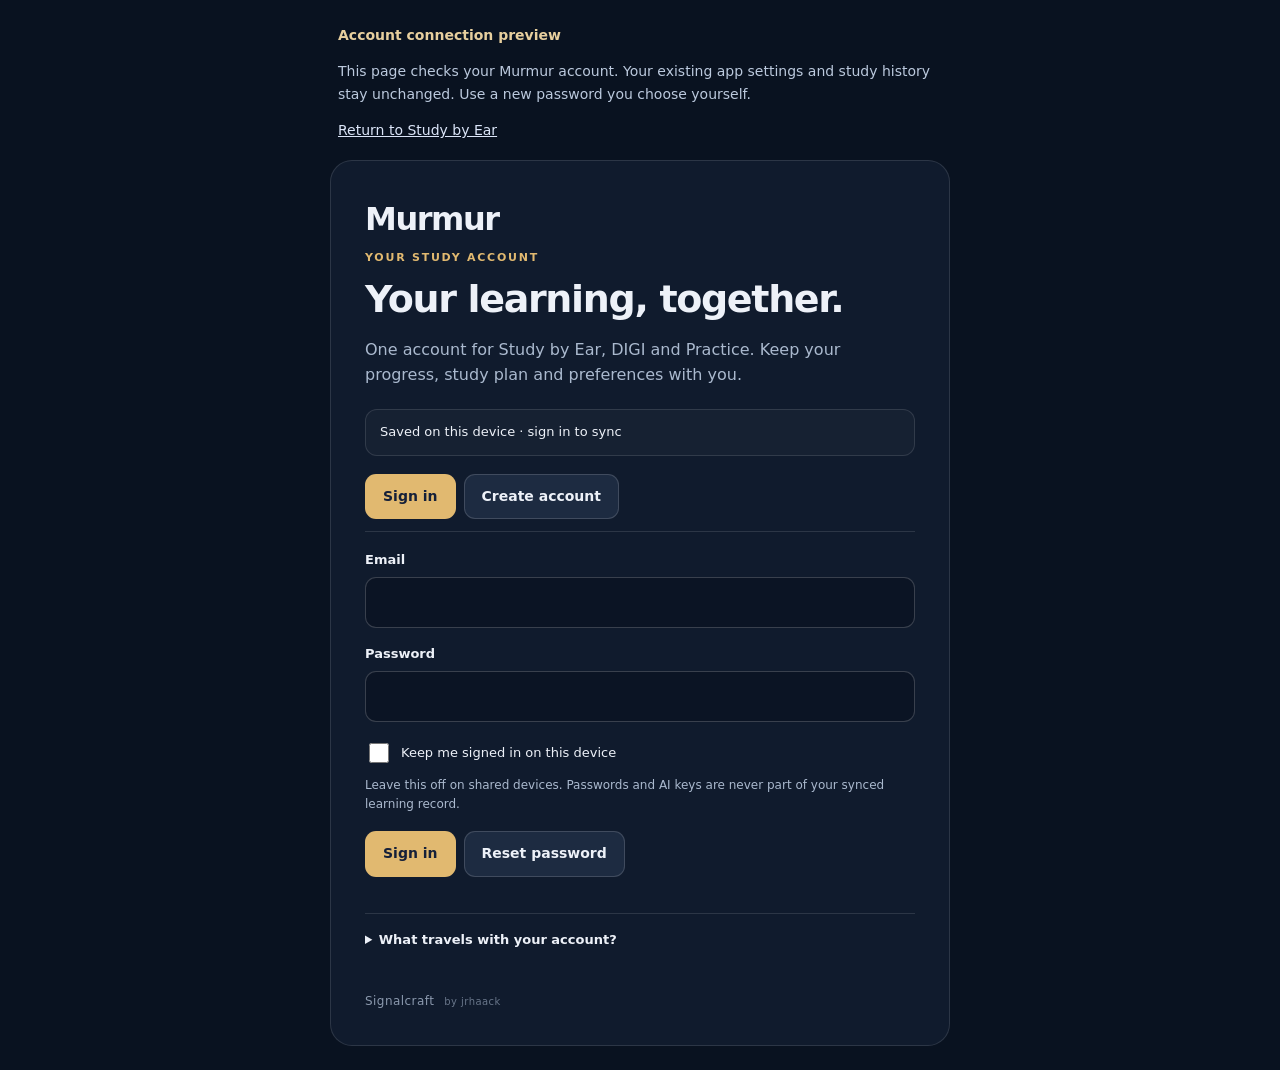
==== commit cd1b11e8: "Fix account preview profile lifecycle hooks" ====
--- a/docs/account-preview.html
+++ b/docs/account-preview.html
@@ -2050,7 +2050,12 @@
 <script>
 'use strict';
 const previewConfig = { ...window.MURMUR_ACCOUNT_CONFIG, enabled: true, appCheckEnforced: true, githubEnabled: false, sdkUrl: "firebase-adapter.5a70f02723b5e07c.js" };
-const accountPreview = MurmurAccountRuntime.create({ appId: 'account-preview', storageName: 'murmur-account-preview-v1', config: previewConfig });
+// This preview has no host study state to save or restore. Keep both lifecycle
+// hooks explicit so the production core's mandatory isolation contract applies.
+const accountPreview = MurmurAccountRuntime.create({
+  appId: 'account-preview', storageName: 'murmur-account-preview-v1', config: previewConfig,
+  async beforeScopeChange() {}, async onScopeChange() {}
+});
 accountPreview.ready.then(() => accountPreview.show(document.getElementById('account'))).catch(() => {
   document.getElementById('account').textContent = 'Account storage is unavailable in this browser. Your existing study apps are unchanged.';
 });
